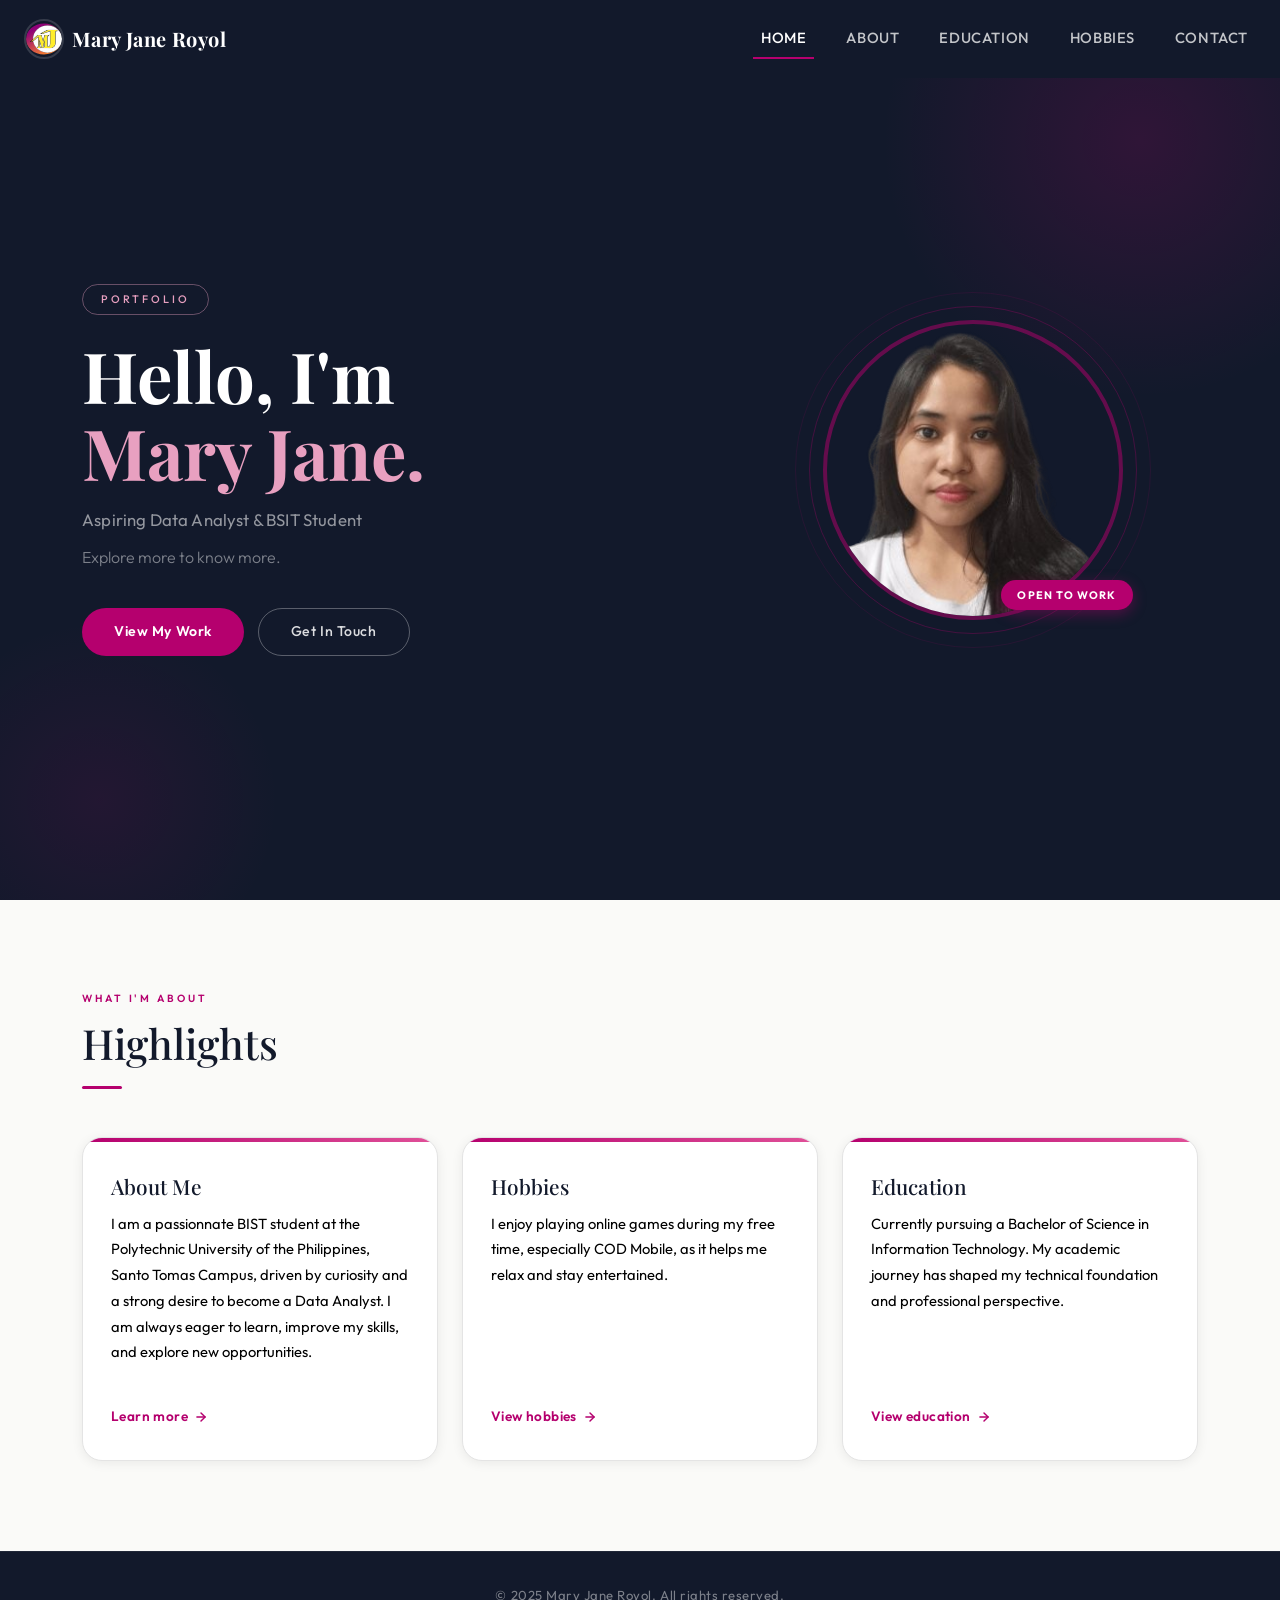
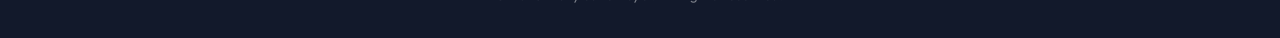
==== index.html @ 22fa4300 "Initial commit - HCI Portfolio" ====
<!doctype html>
<html lang="en">

<head>
  <meta charset="utf-8">
  <meta name="viewport" content="width=device-width, initial-scale=1">
  <title>Mary Jane Royol — Portfolio</title>
  <link rel="icon" href="assets/img/logo.svg">
  <link href="https://cdn.jsdelivr.net/npm/bootstrap@5.3.8/dist/css/bootstrap.min.css" rel="stylesheet"
    integrity="sha384-sRIl4kxILFvY47J16cr9ZwB07vP4J8+LH7qKQnuqkuIAvNWLzeN8tE5YBujZqJLB" crossorigin="anonymous">
  <link
    href="https://fonts.googleapis.com/css2?family=Playfair+Display:ital,wght@0,700;1,400&family=Outfit:wght@300;400;500;600;700&display=swap"
    rel="stylesheet">
  <link rel="stylesheet" href="assets/css/style.css">
</head>

<body>

  <nav class="navbar navbar-expand-lg fixed-top" id="mainNav">
    <div class="container-fluid px-4">
      <a class="navbar-brand d-flex align-items-center gap-2" href="index.html">
        <img src="assets/img/Logome.svg" width="40" height="40" alt="Logo" class="logo">
        <span class="portfolio-name">Mary Jane Royol</span>
      </a>
      <button class="navbar-toggler border-0" type="button" data-bs-toggle="collapse" data-bs-target="#navMenu"
        aria-controls="navMenu" aria-expanded="false" aria-label="Toggle navigation">
        <span class="navbar-toggler-icon"></span>
      </button>
      <div class="collapse navbar-collapse justify-content-end" id="navMenu">
        <ul class="navbar-nav gap-4">
          <li class="nav-item"><a class="nav-link active" href="index.html">Home</a></li>
          <li class="nav-item"><a class="nav-link" href="about.html">About</a></li>
          <li class="nav-item"><a class="nav-link" href="education.html">Education</a></li>
          <li class="nav-item"><a class="nav-link" href="hobby.html">Hobbies</a></li>
          <li class="nav-item"><a class="nav-link" href="contact.html">Contact</a></li>
        </ul>
      </div>
    </div>
  </nav>

  <section class="hero-section">
    <div class="container">
      <div class="row align-items-center gy-5">

        <div class="col-lg-7 text-center text-lg-start order-lg-1 order-2">
          <span class="hero-eyebrow">Portfolio</span>
          <h1 class="hero-name">Hello, I'm<br><span>Mary Jane.</span></h1>
          <p class="hero-role">Aspiring Data Analyst &amp; BSIT Student</p>
          <p class="hero-tagline">Explore more to know more.</p>
          <div class="hero-cta-group justify-content-center justify-content-lg-start">
            <a href="about.html" class="btn-primary-custom">View My Work</a>
            <a href="contact.html" class="btn-outline-custom">Get In Touch</a>
          </div>
        </div>

        <div class="col-lg-5 order-lg-2 order-1 hero-img-col">
          <div class="hero-img-frame">
            <img src="assets/img/profile.png" alt="Profile photo of Mary Jane Royol" class="hero-image">
            <span class="hero-badge">Open to Work</span>
          </div>
        </div>

      </div>
    </div>
    <div class="hero-scroll-hint">
    </div>
  </section>

  <section class="highlights-section">
    <div class="container">

      <div class="text-center text-lg-start">
        <p class="section-label">What I'm About</p>
        <h2 class="section-title">Highlights</h2>
        <div class="section-header-divider"></div>
      </div>

      <div class="row gy-4">

        <div class="col-lg-4 col-md-6">
          <div class="portfolio-card">
            <div class="card-accent-bar"></div>
            <div class="card-inner">

              <h3 class="card-title">About Me</h3>
              <p class="card-text">I am a passionnate BIST student at the Polytechnic University of the Philippines, Santo Tomas Campus, 
                driven by curiosity and a strong desire to become a Data Analyst. I am always eager to learn, improve my skills, 
                and explore new opportunities.</p>
              <a href="about.html" class="card-link">
                Learn more
                <svg viewBox="0 0 24 24">
                  <line x1="5" y1="12" x2="19" y2="12" />
                  <polyline points="12 5 19 12 12 19" />
                </svg>
              </a>
            </div>
          </div>
        </div>

        <div class="col-lg-4 col-md-6">
          <div class="portfolio-card">
            <div class="card-accent-bar"></div>
            <div class="card-inner">

              <h3 class="card-title">Hobbies</h3>
              <p class="card-text">I enjoy playing online games during my free time, especially COD Mobile, as it helps me relax and stay entertained.</p>
              <a href="hobby.html" class="card-link">
                View hobbies
                <svg viewBox="0 0 24 24">
                  <line x1="5" y1="12" x2="19" y2="12" />
                  <polyline points="12 5 19 12 12 19" />
                </svg>
              </a>
            </div>
          </div>
        </div>

        <div class="col-lg-4 col-md-6">
          <div class="portfolio-card">
            <div class="card-accent-bar"></div>
            <div class="card-inner">
              <h3 class="card-title">Education</h3>
              <p class="card-text">Currently pursuing a Bachelor of Science in Information Technology. My academic
                journey has shaped my technical foundation and professional perspective.</p>
              <a href="education.html" class="card-link">
                View education
                <svg viewBox="0 0 24 24">
                  <line x1="5" y1="12" x2="19" y2="12" />
                  <polyline points="12 5 19 12 12 19" />
                </svg>
              </a>
            </div>
          </div>
        </div>

      </div>
    </div>
  </section>

  <footer>
    <span></span>&copy; 2025 Mary Jane Royol. All rights reserved.</span>
  </footer>

  <script src="https://cdn.jsdelivr.net/npm/bootstrap@5.3.8/dist/js/bootstrap.bundle.min.js"
    integrity="sha384-FKyoEForCGlyvwx9Hj09JcYn3nv7wiPVlz7YYwJrWVcXK/BmnVDxM+D2scQbITxI"
    crossorigin="anonymous"></script>
  <script>
    var nav = document.getElementById('mainNav');
    window.addEventListener('scroll', function () {
      if (window.scrollY > 40) {
        nav.classList.add('scrolled');
      } else {
        nav.classList.remove('scrolled');
      }
    });
  </script>

</body>

</html>
---- assets/css/style.css ----
:root {
  --accent: #b5006e;
  --accent-light: #f5e6ef;
  --accent-mid: #e8a0c0;
  --navy: #12192b;
  --navy-soft: #1e2d47;
  --off-white: #fafaf8;
  --white: #ffffff;
  --text-body: #3a3a3a;
  --text-muted: #6b7280;
  --border: #e4e4e4;
  --card-bg: #ffffff;
  --shadow-sm: 0 2px 12px rgba(0,0,0,0.07);
  --shadow-md: 0 6px 28px rgba(0,0,0,0.11);
  --shadow-lg: 0 16px 48px rgba(0,0,0,0.14);
  --radius: 12px;
  --radius-lg: 20px;
}

*, *::before, *::after {
  box-sizing: border-box;
  margin: 0;
  padding: 0;
}

html {
  scroll-behavior: smooth;
}

body {
  font-family: 'Outfit', sans-serif;
  background-color: var(--off-white);
  color: var(--text-body);
  line-height: 1.7;
  -webkit-font-smoothing: antialiased;
}

#mainNav {
  background-color: var(--navy);
  padding: 14px 0;
  transition: box-shadow 0.3s;
}

#mainNav.scrolled {
  box-shadow: 0 2px 24px rgba(0,0,0,0.18);
}

.portfolio-name {
  font-family: 'Playfair Display', serif;
  font-size: 1.25rem;
  font-weight: 700;
  color: var(--white);
  letter-spacing: 0.02em;
  transition: color 0.2s;
}

.navbar-brand:hover .portfolio-name {
  color: var(--accent-mid);
}

.logo {
  border-radius: 50%;
  border: 2px solid rgba(255,255,255,0.15);
}

.navbar-nav .nav-link {
  font-size: 0.92rem;
  font-weight: 500;
  color: rgba(255,255,255,0.75);
  padding: 6px 2px;
  letter-spacing: 0.04em;
  text-transform: uppercase;
  border-bottom: 2px solid transparent;
  transition: color 0.2s, border-color 0.2s;
}

.navbar-nav .nav-link:hover,
.navbar-nav .nav-link.active {
  color: var(--white);
  border-bottom-color: var(--accent);
}

.navbar-toggler-icon {
  filter: invert(1);
}

.hero-section {
  background-color: var(--navy);
  min-height: 100vh;
  display: flex;
  align-items: center;
  padding: 100px 0 60px;
  position: relative;
  overflow: hidden;
}

.hero-section::before {
  content: '';
  position: absolute;
  top: -120px;
  right: -120px;
  width: 520px;
  height: 520px;
  background: radial-gradient(circle, rgba(181,0,110,0.18) 0%, transparent 70%);
  pointer-events: none;
}

.hero-section::after {
  content: '';
  position: absolute;
  bottom: -80px;
  left: -80px;
  width: 360px;
  height: 360px;
  background: radial-gradient(circle, rgba(181,0,110,0.10) 0%, transparent 70%);
  pointer-events: none;
}

.hero-eyebrow {
  display: inline-block;
  font-size: 0.68rem;
  letter-spacing: 0.28em;
  text-transform: uppercase;
  color: var(--accent-mid);
  border: 1px solid rgba(232,160,192,0.4);
  border-radius: 50px;
  padding: 5px 18px;
  margin-bottom: 22px;
  font-weight: 500;
}

.hero-name {
  font-family: 'Playfair Display', serif;
  font-size: clamp(2.8rem, 6.5vw, 4.4rem);
  font-weight: 700;
  color: var(--white);
  line-height: 1.1;
  margin-bottom: 14px;
}

.hero-name span {
  color: var(--accent-mid);
}

.hero-role {
  font-size: 1.05rem;
  font-weight: 400;
  color: rgba(255,255,255,0.55);
  margin-bottom: 10px;
  letter-spacing: 0.01em;
}

.hero-tagline {
  font-size: 1rem;
  font-weight: 300;
  color: rgba(255,255,255,0.45);
  margin-bottom: 36px;
  max-width: 440px;
}

.hero-cta-group {
  display: flex;
  gap: 14px;
  flex-wrap: wrap;
}

.hero-img-col {
  display: flex;
  justify-content: center;
  align-items: center;
}

.hero-img-frame {
  position: relative;
  display: inline-block;
}

.hero-img-frame::before {
  content: '';
  position: absolute;
  inset: -14px;
  border: 1.5px solid rgba(181,0,110,0.3);
  border-radius: 50%;
}

.hero-img-frame::after {
  content: '';
  position: absolute;
  inset: -28px;
  border: 1px solid rgba(181,0,110,0.12);
  border-radius: 50%;
}

.hero-image {
  width: 300px;
  height: 300px;
  object-fit: cover;
  border-radius: 50%;
  border: 4px solid rgba(181,0,110,0.5);
  display: block;
  position: relative;
  z-index: 1;
}

.hero-badge {
  position: absolute;
  bottom: 10px;
  right: -10px;
  background: var(--accent);
  color: var(--white);
  border-radius: 50px;
  padding: 6px 16px;
  font-size: 0.68rem;
  font-weight: 700;
  letter-spacing: 0.1em;
  text-transform: uppercase;
  z-index: 2;
  box-shadow: 0 4px 14px rgba(181,0,110,0.4);
}

.hero-scroll-hint {
  position: absolute;
  bottom: 32px;
  left: 50%;
  transform: translateX(-50%);
  display: flex;
  flex-direction: column;
  align-items: center;
  gap: 6px;
  color: rgba(255,255,255,0.3);
  font-size: 0.65rem;
  letter-spacing: 0.2em;
  text-transform: uppercase;
}

.scroll-line {
  width: 1px;
  height: 40px;
  background: linear-gradient(to bottom, rgba(255,255,255,0.3), transparent);
  animation: scrollPulse 1.8s ease-in-out infinite;
}

@keyframes scrollPulse {
  0%, 100% { opacity: 0.3; transform: scaleY(1); }
  50% { opacity: 0.7; transform: scaleY(1.15); }
}

.inner-page-hero {
  background-color: var(--navy);
  padding: 120px 0 60px;
  position: relative;
  overflow: hidden;
}

.inner-page-hero::before {
  content: '';
  position: absolute;
  top: -60px;
  right: -60px;
  width: 300px;
  height: 300px;
  background: radial-gradient(circle, rgba(181,0,110,0.15) 0%, transparent 70%);
  pointer-events: none;
}

.page-hero-label {
  display: inline-block;
  font-size: 0.65rem;
  letter-spacing: 0.28em;
  text-transform: uppercase;
  color: var(--accent-mid);
  margin-bottom: 12px;
  font-weight: 500;
}

.page-hero-title {
  font-family: 'Playfair Display', serif;
  font-size: clamp(2.2rem, 5vw, 3.4rem);
  font-weight: 700;
  color: var(--white);
  line-height: 1.15;
  margin-bottom: 16px;
}

.page-hero-sub {
  font-size: 1rem;
  color: rgba(255,255,255,0.5);
  max-width: 560px;
  font-weight: 300;
}

.page-divider {
  width: 48px;
  height: 3px;
  background: var(--accent);
  border-radius: 4px;
  margin: 20px 0;
}

.highlights-section {
  padding: 90px 0;
}

.section-label {
  font-size: 0.65rem;
  letter-spacing: 0.28em;
  text-transform: uppercase;
  color: var(--accent);
  font-weight: 600;
  margin-bottom: 10px;
}

.section-title {
  font-family: 'Playfair Display', serif;
  font-size: clamp(1.8rem, 4vw, 2.6rem);
  color: var(--navy);
  margin-bottom: 0;
  line-height: 1.2;
}

.section-header-divider {
  width: 40px;
  height: 3px;
  background: var(--accent);
  border-radius: 4px;
  margin: 18px 0 48px;
}

.portfolio-card {
  background: var(--card-bg);
  border-radius: var(--radius-lg);
  overflow: hidden;
  box-shadow: var(--shadow-sm);
  border: 1px solid var(--border);
  transition: transform 0.28s ease, box-shadow 0.28s ease;
  height: 100%;
  display: flex;
  flex-direction: column;
}

.portfolio-card:hover {
  transform: translateY(-8px);
  box-shadow: var(--shadow-lg);
}

.card-accent-bar {
  height: 4px;
  background: linear-gradient(90deg, var(--accent), #e05098);
}

.card-inner {
  padding: 32px 28px;
  flex: 1;
  display: flex;
  flex-direction: column;
}

.card-icon {
  width: 44px;
  height: 44px;
  background: var(--accent-light);
  border-radius: 10px;
  display: flex;
  align-items: center;
  justify-content: center;
  margin-bottom: 20px;
}

.card-icon svg {
  width: 22px;
  height: 22px;
  stroke: var(--accent);
  fill: none;
  stroke-width: 1.8;
  stroke-linecap: round;
  stroke-linejoin: round;
}

.card-title {
  font-family: 'Playfair Display', serif;
  font-size: 1.3rem;
  color: var(--navy);
  margin-bottom: 12px;
}

.card-text {
  font-size: 0.92rem;
  color: black;
  line-height: 1.75;
  flex: 1;
}

.card-link {
  display: inline-flex;
  align-items: center;
  gap: 6px;
  color: var(--accent);
  font-size: 0.85rem;
  font-weight: 600;
  letter-spacing: 0.03em;
  text-decoration: none;
  margin-top: 24px;
  transition: gap 0.2s;
}

.card-link:hover {
  gap: 10px;
  color: var(--accent);
}

.card-link svg {
  width: 14px;
  height: 14px;
  stroke: currentColor;
  fill: none;
  stroke-width: 2.5;
  stroke-linecap: round;
  stroke-linejoin: round;
}

.btn-primary-custom {
  background-color: var(--accent);
  color: var(--white);
  border: none;
  border-radius: 50px;
  padding: 12px 32px;
  font-weight: 600;
  font-size: 0.88rem;
  letter-spacing: 0.04em;
  text-decoration: none;
  display: inline-block;
  transition: background-color 0.2s, transform 0.15s, box-shadow 0.2s;
  font-family: 'Outfit', sans-serif;
}

.btn-primary-custom:hover {
  background-color: #8f0057;
  color: var(--white);
  transform: translateY(-1px);
  box-shadow: 0 6px 20px rgba(181,0,110,0.35);
}

.btn-outline-custom {
  background: transparent;
  color: rgba(255,255,255,0.85);
  border: 1.5px solid rgba(255,255,255,0.3);
  border-radius: 50px;
  padding: 11px 32px;
  font-weight: 500;
  font-size: 0.88rem;
  letter-spacing: 0.04em;
  text-decoration: none;
  display: inline-block;
  transition: border-color 0.2s, color 0.2s, background 0.2s;
  font-family: 'Outfit', sans-serif;
}

.btn-outline-custom:hover {
  border-color: var(--accent-mid);
  color: var(--white);
  background: rgba(181,0,110,0.12);
}

.btn-accent-outline {
  background: transparent;
  color: var(--accent);
  border: 1.5px solid var(--accent);
  border-radius: 50px;
  padding: 10px 28px;
  font-weight: 600;
  font-size: 0.85rem;
  letter-spacing: 0.04em;
  text-decoration: none;
  display: inline-block;
  transition: background 0.2s, color 0.2s;
  font-family: 'Outfit', sans-serif;
}

.btn-accent-outline:hover {
  background: var(--accent);
  color: var(--white);
}

.content-section {
  padding: 80px 0;
}

.about-img {
  width: 100%;
  max-width: 320px;
  aspect-ratio: 1;
  object-fit: cover;
  border-radius: var(--radius-lg);
  display: block;
  margin: 0 auto;
  box-shadow: var(--shadow-md);
}

.about-img-wrap {
  position: relative;
  display: inline-block;
}

.about-img-wrap::after {
  content: '';
  position: absolute;
  inset: 12px -12px -12px 12px;
  border: 2px solid var(--accent-light);
  border-radius: var(--radius-lg);
  z-index: -1;
}

.info-row {
  display: flex;
  gap: 12px;
  margin-bottom: 16px;
  align-items: flex-start;
}

.info-row-label {
  font-size: 0.72rem;
  font-weight: 700;
  letter-spacing: 0.1em;
  text-transform: uppercase;
  color: var(--text-muted);
  margin-bottom: 2px;
}

.info-row-value {
  font-size: 0.95rem;
  color: var(--text-body);
}

.timeline-item {
  position: relative;
  padding-left: 28px;
  padding-bottom: 36px;
}

.timeline-item::before {
  content: '';
  position: absolute;
  left: 7px;
  top: 10px;
  bottom: 0;
  width: 1px;
  background: var(--border);
}

.timeline-item:last-child::before {
  display: none;
}

.timeline-dot {
  position: absolute;
  left: 0;
  top: 8px;
  width: 16px;
  height: 16px;
  border-radius: 50%;
  background: var(--accent);
  border: 3px solid var(--off-white);
  box-shadow: 0 0 0 2px var(--accent);
}

.timeline-period {
  font-size: 0.72rem;
  font-weight: 700;
  letter-spacing: 0.1em;
  text-transform: uppercase;
  color: var(--accent);
  margin-bottom: 4px;
}

.timeline-title {
  font-family: 'Playfair Display', serif;
  font-size: 1.1rem;
  color: var(--navy);
  margin-bottom: 4px;
}

.timeline-sub {
  font-size: 0.88rem;
  color: var(--text-muted);
  margin-bottom: 8px;
}

.timeline-desc {
  font-size: 0.88rem;
  color: var(--text-body);
  line-height: 1.7;
}

.hobby-card {
  background: var(--card-bg);
  border-radius: var(--radius);
  border: 1px solid var(--border);
  padding: 32px 24px;
  text-align: center;
  box-shadow: var(--shadow-sm);
  transition: transform 0.25s, box-shadow 0.25s;
  height: 100%;
}

.hobby-card:hover {
  transform: translateY(-6px);
  box-shadow: var(--shadow-md);
}

.hobby-icon {
  width: 56px;
  height: 56px;
  background: var(--accent-light);
  border-radius: 16px;
  display: flex;
  align-items: center;
  justify-content: center;
  margin: 0 auto 18px;
}

.hobby-icon svg {
  width: 26px;
  height: 26px;
  stroke: var(--accent);
  fill: none;
  stroke-width: 1.8;
  stroke-linecap: round;
  stroke-linejoin: round;
}

.hobby-title {
  font-family: 'Playfair Display', serif;
  font-size: 1.15rem;
  color: var(--navy);
  margin-bottom: 10px;
}

.hobby-desc {
  font-size: 0.88rem;
  color: var(--text-muted);
  line-height: 1.75;
}

.contact-section {
  padding: 80px 0;
}

.contact-detail-card {
  background: var(--card-bg);
  border-radius: var(--radius-lg);
  border: 1px solid var(--border);
  padding: 32px 24px;
  text-align: center;
  box-shadow: var(--shadow-sm);
  transition: transform 0.25s, box-shadow 0.25s;
  height: 100%;
}

.contact-detail-card:hover {
  transform: translateY(-6px);
  box-shadow: var(--shadow-md);
}

.contact-icon-wrap {
  width: 60px;
  height: 60px;
  background: var(--accent-light);
  border-radius: 50%;
  display: flex;
  align-items: center;
  justify-content: center;
  margin: 0 auto 16px;
}

.contact-detail-label {
  font-size: 0.7rem;
  font-weight: 700;
  letter-spacing: 0.16em;
  text-transform: uppercase;
  color: var(--text-muted);
  margin-bottom: 6px;
}

.contact-detail-value {
  font-size: 0.92rem;
  color: var(--text-body);
  line-height: 1.5;
  word-break: break-word;
}

a .contact-detail-card .contact-detail-value {
  color: var(--accent);
}

footer {
  background-color: var(--navy);
  color: rgba(255,255,255,0.45);
  text-align: center;
  padding: 32px 24px;
  font-size: 0.82rem;
  letter-spacing: 0.04em;
  border-top: 1px solid rgba(255,255,255,0.06);
}

footer span {
  color: white;
}

@media (max-width: 767px) {
  .hero-section {
    padding: 100px 0 60px;
    min-height: auto;
  }

  .hero-section::before,
  .hero-section::after {
    display: none;
  }

  .hero-name {
    font-size: 2.4rem;
  }

  .hero-img-frame::before,
  .hero-img-frame::after {
    display: none;
  }

  .hero-image {
    width: 220px;
    height: 220px;
  }

  .hero-cta-group {
    justify-content: center;
  }

  .hero-tagline {
    margin-left: auto;
    margin-right: auto;
    text-align: center;
  }

  .about-img-wrap::after {
    display: none;
  }
}
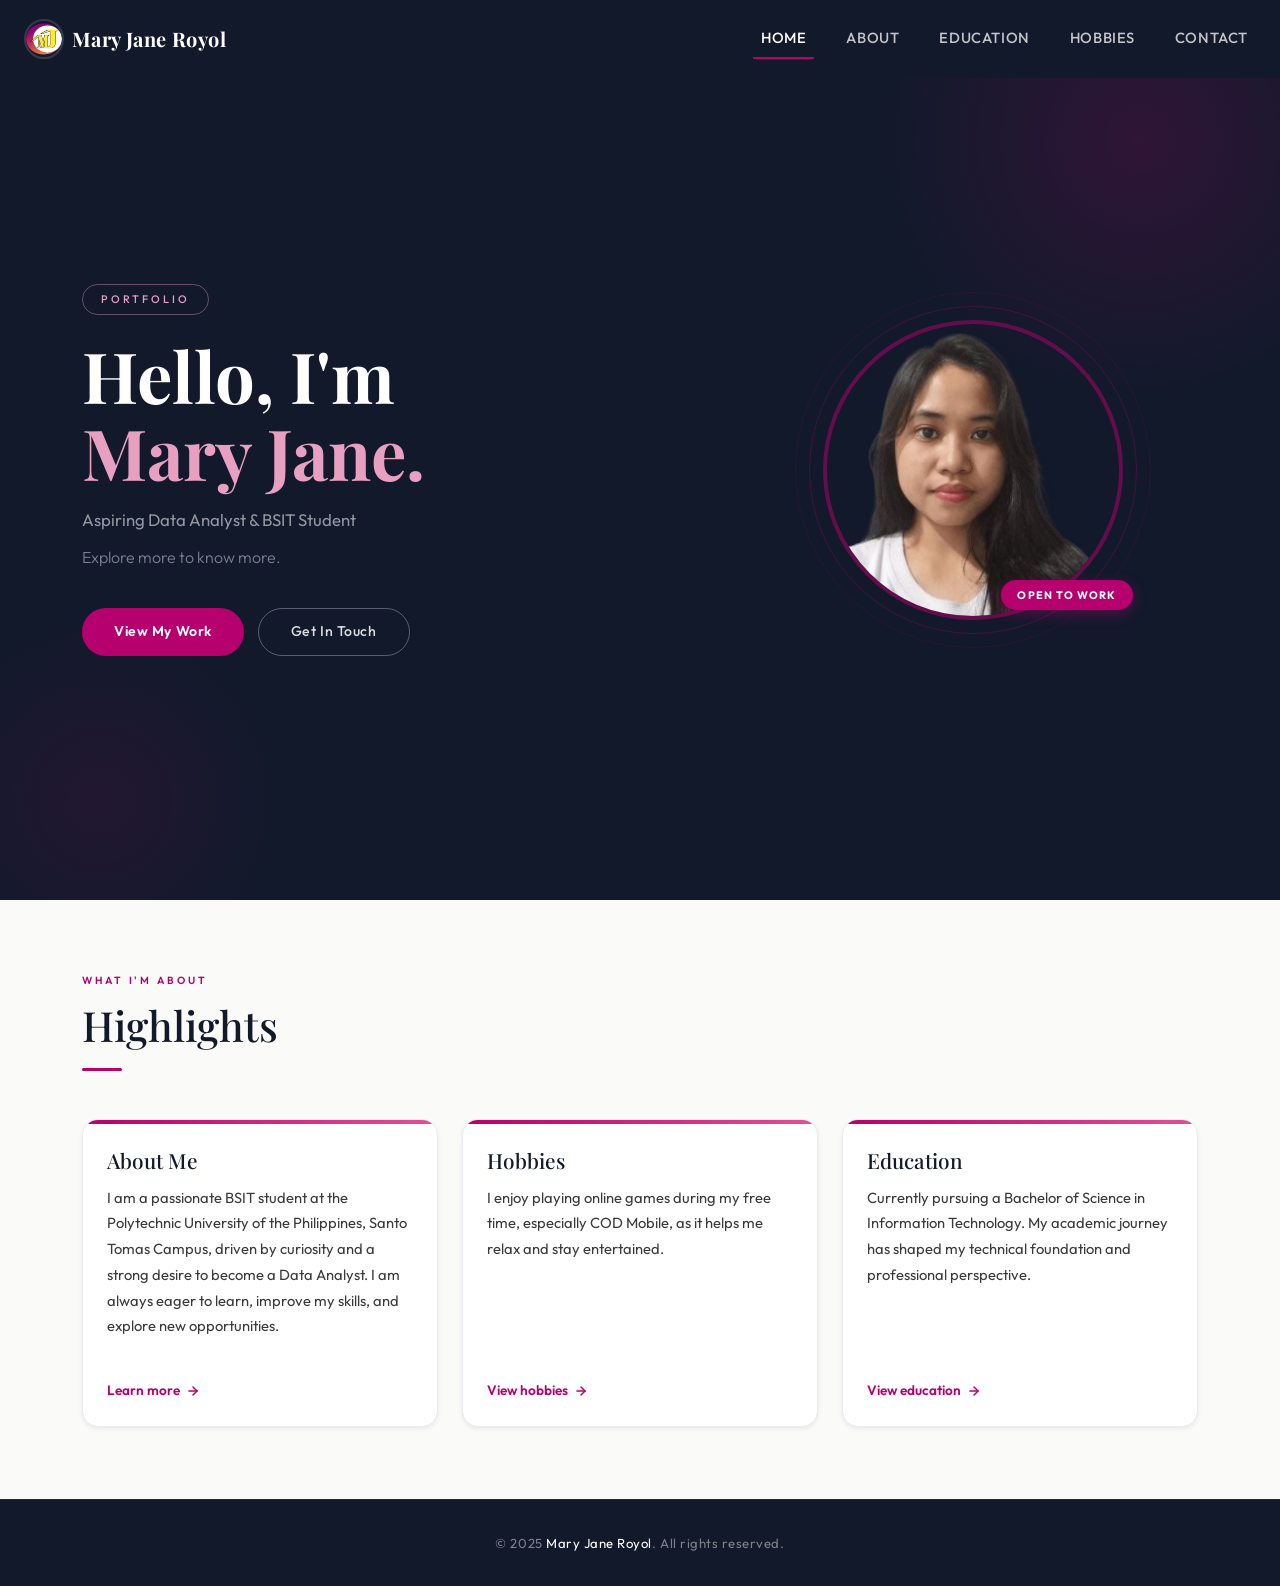
==== commit 12a7a577: "New Update" ====
--- a/index.html
+++ b/index.html
@@ -1,19 +1,16 @@
 <!doctype html>
 <html lang="en">
-
 <head>
   <meta charset="utf-8">
   <meta name="viewport" content="width=device-width, initial-scale=1">
   <title>Mary Jane Royol — Portfolio</title>
-  <link rel="icon" href="assets/img/logo.svg">
+  <link rel="icon" href="assets/img/Logome.svg">
   <link href="https://cdn.jsdelivr.net/npm/bootstrap@5.3.8/dist/css/bootstrap.min.css" rel="stylesheet"
     integrity="sha384-sRIl4kxILFvY47J16cr9ZwB07vP4J8+LH7qKQnuqkuIAvNWLzeN8tE5YBujZqJLB" crossorigin="anonymous">
-  <link
-    href="https://fonts.googleapis.com/css2?family=Playfair+Display:ital,wght@0,700;1,400&family=Outfit:wght@300;400;500;600;700&display=swap"
+  <link href="https://fonts.googleapis.com/css2?family=Playfair+Display:ital,wght@0,700;1,400&family=Outfit:wght@300;400;500;600;700&display=swap"
     rel="stylesheet">
   <link rel="stylesheet" href="assets/css/style.css">
 </head>
-
 <body>
 
   <nav class="navbar navbar-expand-lg fixed-top" id="mainNav">
@@ -62,72 +59,54 @@
 
       </div>
     </div>
-    <div class="hero-scroll-hint">
-    </div>
   </section>
 
-  <section class="highlights-section">
-    <div class="container">
+  <section class="py-5">
+    <div class="container py-4">
 
-      <div class="text-center text-lg-start">
-        <p class="section-label">What I'm About</p>
-        <h2 class="section-title">Highlights</h2>
-        <div class="section-header-divider"></div>
-      </div>
+      <p class="section-label">What I'm About</p>
+      <h2 class="section-title">Highlights</h2>
+      <div class="section-header-divider"></div>
 
-      <div class="row gy-4">
+      <div class="row g-4">
 
         <div class="col-lg-4 col-md-6">
-          <div class="portfolio-card">
+          <div class="bg-white rounded-4 border border-light-subtle shadow-sm h-100 overflow-hidden d-flex flex-column">
             <div class="card-accent-bar"></div>
-            <div class="card-inner">
-
+            <div class="p-4 d-flex flex-column flex-grow-1">
               <h3 class="card-title">About Me</h3>
-              <p class="card-text">I am a passionnate BIST student at the Polytechnic University of the Philippines, Santo Tomas Campus, 
-                driven by curiosity and a strong desire to become a Data Analyst. I am always eager to learn, improve my skills, 
-                and explore new opportunities.</p>
+              <p class="card-text flex-grow-1">I am a passionate BSIT student at the Polytechnic University of the Philippines, Santo Tomas Campus, driven by curiosity and a strong desire to become a Data Analyst. I am always eager to learn, improve my skills, and explore new opportunities.</p>
               <a href="about.html" class="card-link">
                 Learn more
-                <svg viewBox="0 0 24 24">
-                  <line x1="5" y1="12" x2="19" y2="12" />
-                  <polyline points="12 5 19 12 12 19" />
-                </svg>
+                <svg viewBox="0 0 24 24"><line x1="5" y1="12" x2="19" y2="12"/><polyline points="12 5 19 12 12 19"/></svg>
               </a>
             </div>
           </div>
         </div>
 
         <div class="col-lg-4 col-md-6">
-          <div class="portfolio-card">
+          <div class="bg-white rounded-4 border border-light-subtle shadow-sm h-100 overflow-hidden d-flex flex-column">
             <div class="card-accent-bar"></div>
-            <div class="card-inner">
-
+            <div class="p-4 d-flex flex-column flex-grow-1">
               <h3 class="card-title">Hobbies</h3>
-              <p class="card-text">I enjoy playing online games during my free time, especially COD Mobile, as it helps me relax and stay entertained.</p>
+              <p class="card-text flex-grow-1">I enjoy playing online games during my free time, especially COD Mobile, as it helps me relax and stay entertained.</p>
               <a href="hobby.html" class="card-link">
                 View hobbies
-                <svg viewBox="0 0 24 24">
-                  <line x1="5" y1="12" x2="19" y2="12" />
-                  <polyline points="12 5 19 12 12 19" />
-                </svg>
+                <svg viewBox="0 0 24 24"><line x1="5" y1="12" x2="19" y2="12"/><polyline points="12 5 19 12 12 19"/></svg>
               </a>
             </div>
           </div>
         </div>
 
         <div class="col-lg-4 col-md-6">
-          <div class="portfolio-card">
+          <div class="bg-white rounded-4 border border-light-subtle shadow-sm h-100 overflow-hidden d-flex flex-column">
             <div class="card-accent-bar"></div>
-            <div class="card-inner">
+            <div class="p-4 d-flex flex-column flex-grow-1">
               <h3 class="card-title">Education</h3>
-              <p class="card-text">Currently pursuing a Bachelor of Science in Information Technology. My academic
-                journey has shaped my technical foundation and professional perspective.</p>
+              <p class="card-text flex-grow-1">Currently pursuing a Bachelor of Science in Information Technology. My academic journey has shaped my technical foundation and professional perspective.</p>
               <a href="education.html" class="card-link">
                 View education
-                <svg viewBox="0 0 24 24">
-                  <line x1="5" y1="12" x2="19" y2="12" />
-                  <polyline points="12 5 19 12 12 19" />
-                </svg>
+                <svg viewBox="0 0 24 24"><line x1="5" y1="12" x2="19" y2="12"/><polyline points="12 5 19 12 12 19"/></svg>
               </a>
             </div>
           </div>
@@ -138,7 +117,7 @@
   </section>
 
   <footer>
-    <span></span>&copy; 2025 Mary Jane Royol. All rights reserved.</span>
+    &copy; 2025 <span>Mary Jane Royol</span>. All rights reserved.
   </footer>
 
   <script src="https://cdn.jsdelivr.net/npm/bootstrap@5.3.8/dist/js/bootstrap.bundle.min.js"
@@ -146,7 +125,7 @@
     crossorigin="anonymous"></script>
   <script>
     var nav = document.getElementById('mainNav');
-    window.addEventListener('scroll', function () {
+    window.addEventListener('scroll', function() {
       if (window.scrollY > 40) {
         nav.classList.add('scrolled');
       } else {
@@ -156,5 +135,4 @@
   </script>
 
 </body>
-
 </html>
--- a/assets/css/style.css
+++ b/assets/css/style.css
@@ -3,24 +3,10 @@
   --accent-light: #f5e6ef;
   --accent-mid: #e8a0c0;
   --navy: #12192b;
-  --navy-soft: #1e2d47;
   --off-white: #fafaf8;
   --white: #ffffff;
   --text-body: #3a3a3a;
   --text-muted: #6b7280;
-  --border: #e4e4e4;
-  --card-bg: #ffffff;
-  --shadow-sm: 0 2px 12px rgba(0,0,0,0.07);
-  --shadow-md: 0 6px 28px rgba(0,0,0,0.11);
-  --shadow-lg: 0 16px 48px rgba(0,0,0,0.14);
-  --radius: 12px;
-  --radius-lg: 20px;
-}
-
-*, *::before, *::after {
-  box-sizing: border-box;
-  margin: 0;
-  padding: 0;
 }
 
 html {
@@ -103,6 +89,7 @@
   height: 520px;
   background: radial-gradient(circle, rgba(181,0,110,0.18) 0%, transparent 70%);
   pointer-events: none;
+  border-radius: 50%;
 }
 
 .hero-section::after {
@@ -114,6 +101,7 @@
   height: 360px;
   background: radial-gradient(circle, rgba(181,0,110,0.10) 0%, transparent 70%);
   pointer-events: none;
+  border-radius: 50%;
 }
 
 .hero-eyebrow {
@@ -144,14 +132,11 @@
 
 .hero-role {
   font-size: 1.05rem;
-  font-weight: 400;
   color: rgba(255,255,255,0.55);
   margin-bottom: 10px;
-  letter-spacing: 0.01em;
 }
 
 .hero-tagline {
-  font-size: 1rem;
   font-weight: 300;
   color: rgba(255,255,255,0.45);
   margin-bottom: 36px;
@@ -216,33 +201,6 @@
   text-transform: uppercase;
   z-index: 2;
   box-shadow: 0 4px 14px rgba(181,0,110,0.4);
-}
-
-.hero-scroll-hint {
-  position: absolute;
-  bottom: 32px;
-  left: 50%;
-  transform: translateX(-50%);
-  display: flex;
-  flex-direction: column;
-  align-items: center;
-  gap: 6px;
-  color: rgba(255,255,255,0.3);
-  font-size: 0.65rem;
-  letter-spacing: 0.2em;
-  text-transform: uppercase;
-}
-
-.scroll-line {
-  width: 1px;
-  height: 40px;
-  background: linear-gradient(to bottom, rgba(255,255,255,0.3), transparent);
-  animation: scrollPulse 1.8s ease-in-out infinite;
-}
-
-@keyframes scrollPulse {
-  0%, 100% { opacity: 0.3; transform: scaleY(1); }
-  50% { opacity: 0.7; transform: scaleY(1.15); }
 }
 
 .inner-page-hero {
@@ -261,10 +219,10 @@
   height: 300px;
   background: radial-gradient(circle, rgba(181,0,110,0.15) 0%, transparent 70%);
   pointer-events: none;
+  border-radius: 50%;
 }
 
 .page-hero-label {
-  display: inline-block;
   font-size: 0.65rem;
   letter-spacing: 0.28em;
   text-transform: uppercase;
@@ -283,7 +241,6 @@
 }
 
 .page-hero-sub {
-  font-size: 1rem;
   color: rgba(255,255,255,0.5);
   max-width: 560px;
   font-weight: 300;
@@ -297,10 +254,6 @@
   margin: 20px 0;
 }
 
-.highlights-section {
-  padding: 90px 0;
-}
-
 .section-label {
   font-size: 0.65rem;
   letter-spacing: 0.28em;
@@ -314,7 +267,6 @@
   font-family: 'Playfair Display', serif;
   font-size: clamp(1.8rem, 4vw, 2.6rem);
   color: var(--navy);
-  margin-bottom: 0;
   line-height: 1.2;
 }
 
@@ -326,56 +278,11 @@
   margin: 18px 0 48px;
 }
 
-.portfolio-card {
-  background: var(--card-bg);
-  border-radius: var(--radius-lg);
-  overflow: hidden;
-  box-shadow: var(--shadow-sm);
-  border: 1px solid var(--border);
-  transition: transform 0.28s ease, box-shadow 0.28s ease;
-  height: 100%;
-  display: flex;
-  flex-direction: column;
-}
-
-.portfolio-card:hover {
-  transform: translateY(-8px);
-  box-shadow: var(--shadow-lg);
-}
-
 .card-accent-bar {
   height: 4px;
   background: linear-gradient(90deg, var(--accent), #e05098);
 }
 
-.card-inner {
-  padding: 32px 28px;
-  flex: 1;
-  display: flex;
-  flex-direction: column;
-}
-
-.card-icon {
-  width: 44px;
-  height: 44px;
-  background: var(--accent-light);
-  border-radius: 10px;
-  display: flex;
-  align-items: center;
-  justify-content: center;
-  margin-bottom: 20px;
-}
-
-.card-icon svg {
-  width: 22px;
-  height: 22px;
-  stroke: var(--accent);
-  fill: none;
-  stroke-width: 1.8;
-  stroke-linecap: round;
-  stroke-linejoin: round;
-}
-
 .card-title {
   font-family: 'Playfair Display', serif;
   font-size: 1.3rem;
@@ -385,9 +292,8 @@
 
 .card-text {
   font-size: 0.92rem;
-  color: black;
+  color: var(--text-body);
   line-height: 1.75;
-  flex: 1;
 }
 
 .card-link {
@@ -397,7 +303,6 @@
   color: var(--accent);
   font-size: 0.85rem;
   font-weight: 600;
-  letter-spacing: 0.03em;
   text-decoration: none;
   margin-top: 24px;
   transition: gap 0.2s;
@@ -429,8 +334,8 @@
   letter-spacing: 0.04em;
   text-decoration: none;
   display: inline-block;
+  font-family: 'Outfit', sans-serif;
   transition: background-color 0.2s, transform 0.15s, box-shadow 0.2s;
-  font-family: 'Outfit', sans-serif;
 }
 
 .btn-primary-custom:hover {
@@ -451,8 +356,8 @@
   letter-spacing: 0.04em;
   text-decoration: none;
   display: inline-block;
+  font-family: 'Outfit', sans-serif;
   transition: border-color 0.2s, color 0.2s, background 0.2s;
-  font-family: 'Outfit', sans-serif;
 }
 
 .btn-outline-custom:hover {
@@ -472,17 +377,13 @@
   letter-spacing: 0.04em;
   text-decoration: none;
   display: inline-block;
+  font-family: 'Outfit', sans-serif;
   transition: background 0.2s, color 0.2s;
-  font-family: 'Outfit', sans-serif;
 }
 
 .btn-accent-outline:hover {
   background: var(--accent);
   color: var(--white);
-}
-
-.content-section {
-  padding: 80px 0;
 }
 
 .about-img {
@@ -490,10 +391,9 @@
   max-width: 320px;
   aspect-ratio: 1;
   object-fit: cover;
-  border-radius: var(--radius-lg);
+  border-radius: 20px;
   display: block;
   margin: 0 auto;
-  box-shadow: var(--shadow-md);
 }
 
 .about-img-wrap {
@@ -506,7 +406,7 @@
   position: absolute;
   inset: 12px -12px -12px 12px;
   border: 2px solid var(--accent-light);
-  border-radius: var(--radius-lg);
+  border-radius: 20px;
   z-index: -1;
 }
 
@@ -517,6 +417,27 @@
   align-items: flex-start;
 }
 
+.info-row-icon {
+  width: 32px;
+  height: 32px;
+  border-radius: 8px;
+  background: var(--accent-light);
+  display: flex;
+  align-items: center;
+  justify-content: center;
+  flex-shrink: 0;
+}
+
+.info-row-icon svg {
+  width: 16px;
+  height: 16px;
+  stroke: var(--accent);
+  fill: none;
+  stroke-width: 2;
+  stroke-linecap: round;
+  stroke-linejoin: round;
+}
+
 .info-row-label {
   font-size: 0.72rem;
   font-weight: 700;
@@ -544,7 +465,7 @@
   top: 10px;
   bottom: 0;
   width: 1px;
-  background: var(--border);
+  background: #dee2e6;
 }
 
 .timeline-item:last-child::before {
@@ -591,43 +512,6 @@
   line-height: 1.7;
 }
 
-.hobby-card {
-  background: var(--card-bg);
-  border-radius: var(--radius);
-  border: 1px solid var(--border);
-  padding: 32px 24px;
-  text-align: center;
-  box-shadow: var(--shadow-sm);
-  transition: transform 0.25s, box-shadow 0.25s;
-  height: 100%;
-}
-
-.hobby-card:hover {
-  transform: translateY(-6px);
-  box-shadow: var(--shadow-md);
-}
-
-.hobby-icon {
-  width: 56px;
-  height: 56px;
-  background: var(--accent-light);
-  border-radius: 16px;
-  display: flex;
-  align-items: center;
-  justify-content: center;
-  margin: 0 auto 18px;
-}
-
-.hobby-icon svg {
-  width: 26px;
-  height: 26px;
-  stroke: var(--accent);
-  fill: none;
-  stroke-width: 1.8;
-  stroke-linecap: round;
-  stroke-linejoin: round;
-}
-
 .hobby-title {
   font-family: 'Playfair Display', serif;
   font-size: 1.15rem;
@@ -641,35 +525,13 @@
   line-height: 1.75;
 }
 
-.contact-section {
-  padding: 80px 0;
-}
-
 .contact-detail-card {
-  background: var(--card-bg);
-  border-radius: var(--radius-lg);
-  border: 1px solid var(--border);
-  padding: 32px 24px;
-  text-align: center;
-  box-shadow: var(--shadow-sm);
   transition: transform 0.25s, box-shadow 0.25s;
-  height: 100%;
 }
 
 .contact-detail-card:hover {
   transform: translateY(-6px);
-  box-shadow: var(--shadow-md);
-}
-
-.contact-icon-wrap {
-  width: 60px;
-  height: 60px;
-  background: var(--accent-light);
-  border-radius: 50%;
-  display: flex;
-  align-items: center;
-  justify-content: center;
-  margin: 0 auto 16px;
+  box-shadow: 0 6px 28px rgba(0,0,0,0.11) !important;
 }
 
 .contact-detail-label {
@@ -688,7 +550,7 @@
   word-break: break-word;
 }
 
-a .contact-detail-card .contact-detail-value {
+a .contact-detail-value {
   color: var(--accent);
 }
 
@@ -703,7 +565,7 @@
 }
 
 footer span {
-  color: white;
+  color: var(--white);
 }
 
 @media (max-width: 767px) {
@@ -713,27 +575,16 @@
   }
 
   .hero-section::before,
-  .hero-section::after {
-    display: none;
-  }
-
-  .hero-name {
-    font-size: 2.4rem;
-  }
+  .hero-section::after { display: none; }
+
+  .hero-name { font-size: 2.4rem; }
 
   .hero-img-frame::before,
-  .hero-img-frame::after {
-    display: none;
-  }
-
-  .hero-image {
-    width: 220px;
-    height: 220px;
-  }
-
-  .hero-cta-group {
-    justify-content: center;
-  }
+  .hero-img-frame::after { display: none; }
+
+  .hero-image { width: 220px; height: 220px; }
+
+  .hero-cta-group { justify-content: center; }
 
   .hero-tagline {
     margin-left: auto;
@@ -741,7 +592,5 @@
     text-align: center;
   }
 
-  .about-img-wrap::after {
-    display: none;
-  }
+  .about-img-wrap::after { display: none; }
 }
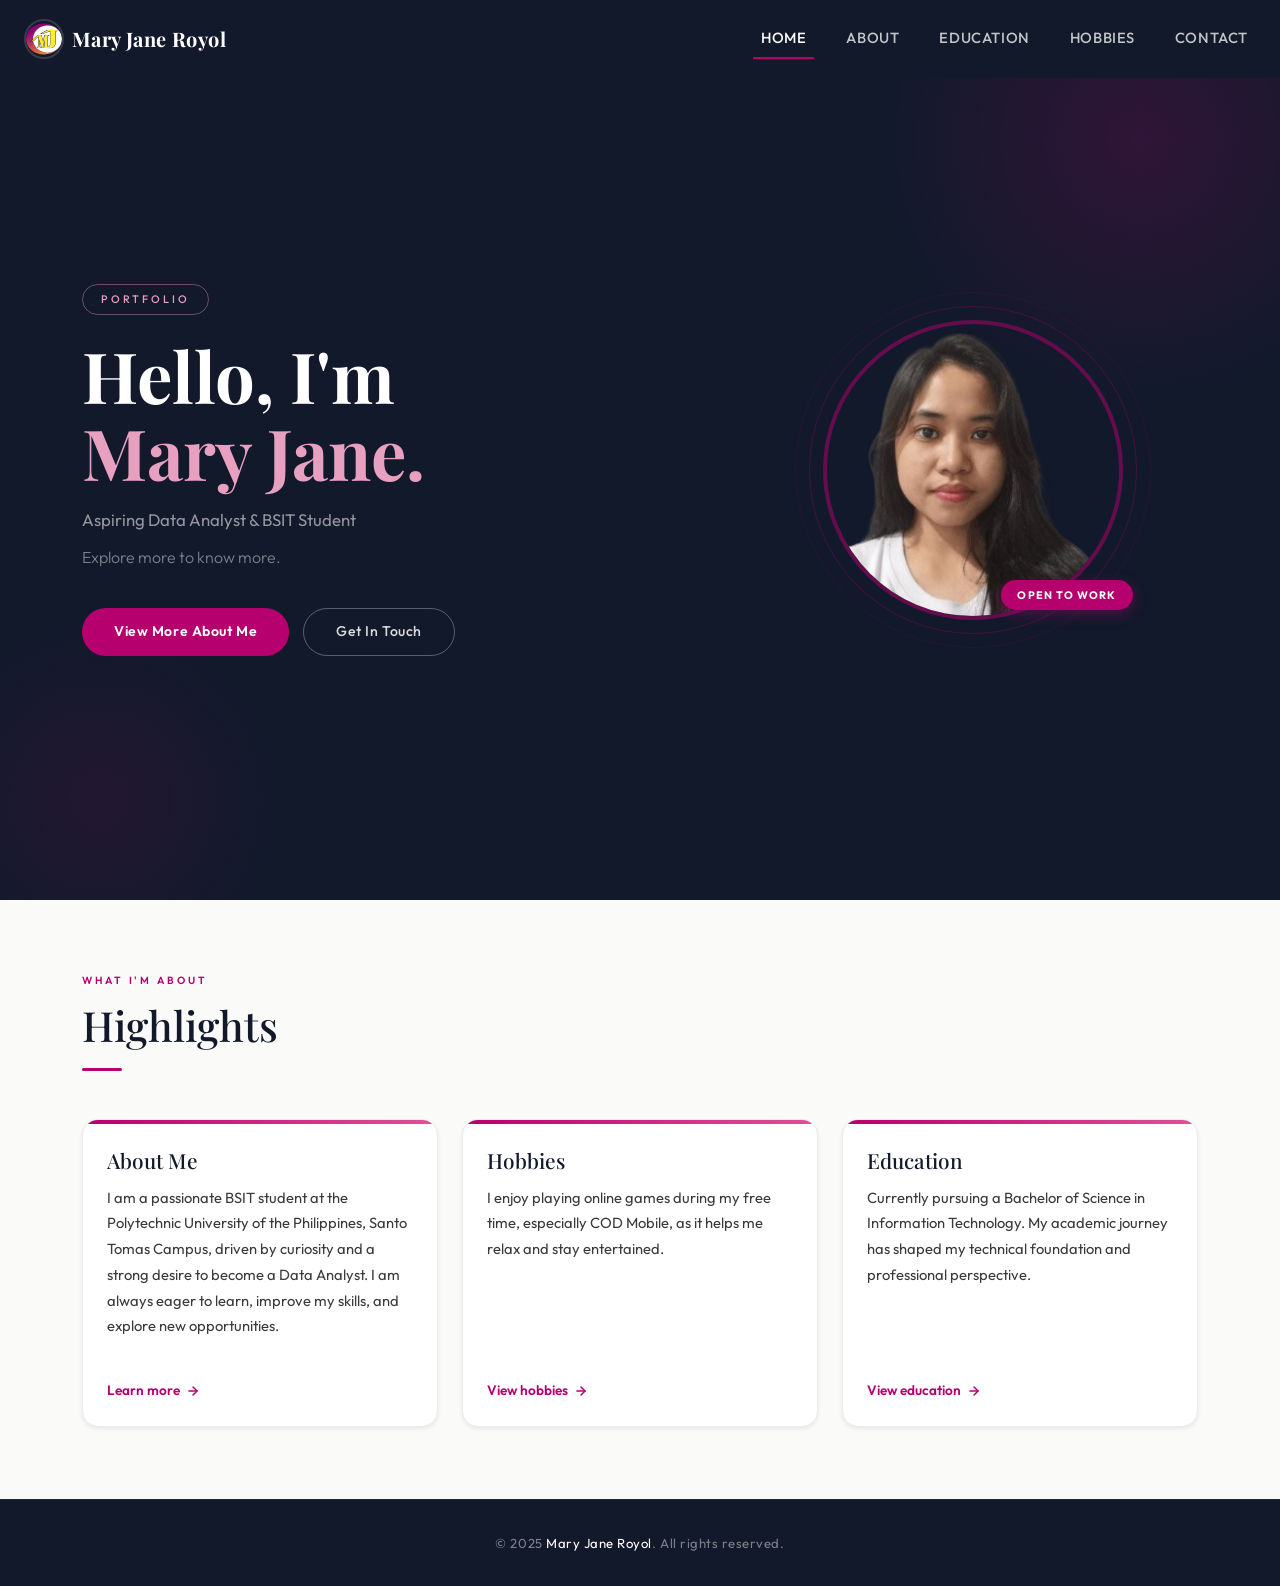
==== commit d2627883: "New changes" ====
--- a/index.html
+++ b/index.html
@@ -45,7 +45,7 @@
           <p class="hero-role">Aspiring Data Analyst &amp; BSIT Student</p>
           <p class="hero-tagline">Explore more to know more.</p>
           <div class="hero-cta-group justify-content-center justify-content-lg-start">
-            <a href="about.html" class="btn-primary-custom">View My Work</a>
+            <a href="about.html" class="btn-primary-custom">View More About Me</a>
             <a href="contact.html" class="btn-outline-custom">Get In Touch</a>
           </div>
         </div>
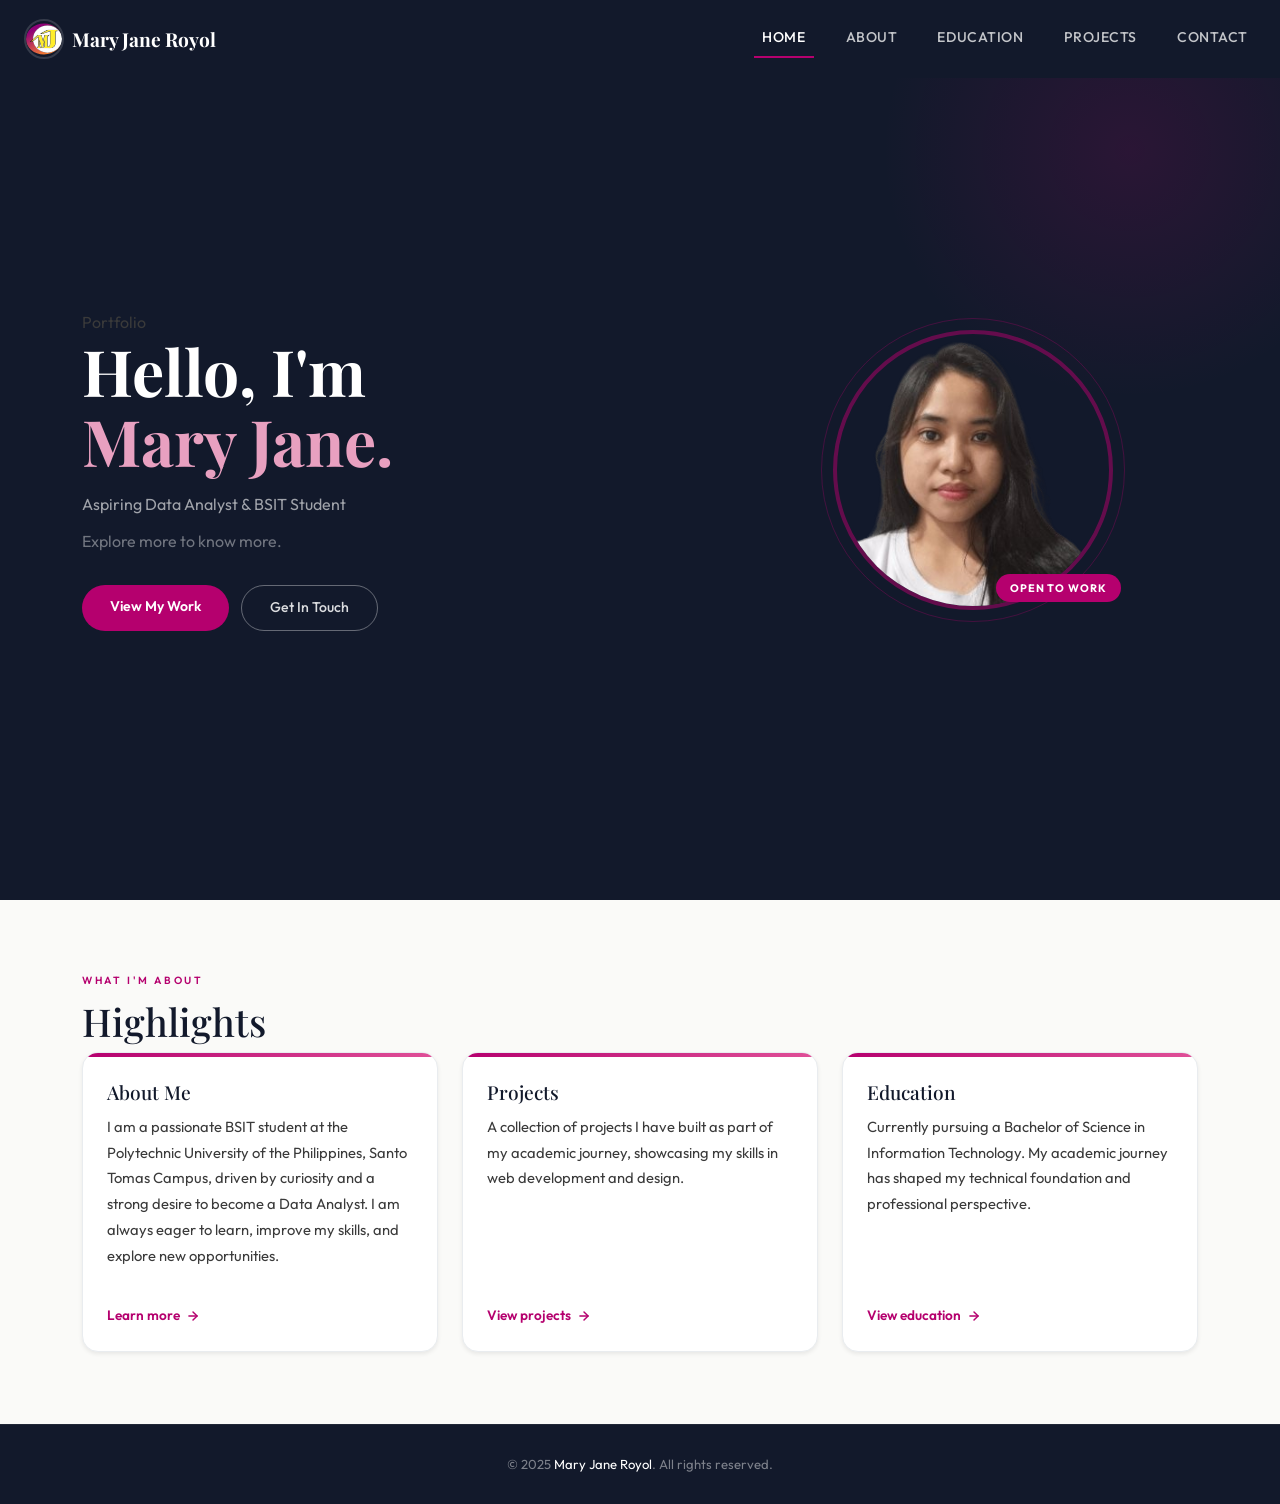
==== commit 074f94a8: "New changes" ====
--- a/index.html
+++ b/index.html
@@ -28,7 +28,7 @@
           <li class="nav-item"><a class="nav-link active" href="index.html">Home</a></li>
           <li class="nav-item"><a class="nav-link" href="about.html">About</a></li>
           <li class="nav-item"><a class="nav-link" href="education.html">Education</a></li>
-          <li class="nav-item"><a class="nav-link" href="hobby.html">Hobbies</a></li>
+          <li class="nav-item"><a class="nav-link" href="projects.html">Projects</a></li>
           <li class="nav-item"><a class="nav-link" href="contact.html">Contact</a></li>
         </ul>
       </div>
@@ -45,7 +45,7 @@
           <p class="hero-role">Aspiring Data Analyst &amp; BSIT Student</p>
           <p class="hero-tagline">Explore more to know more.</p>
           <div class="hero-cta-group justify-content-center justify-content-lg-start">
-            <a href="about.html" class="btn-primary-custom">View More About Me</a>
+            <a href="about.html" class="btn-primary-custom">View My Work</a>
             <a href="contact.html" class="btn-outline-custom">Get In Touch</a>
           </div>
         </div>
@@ -59,6 +59,7 @@
 
       </div>
     </div>
+
   </section>
 
   <section class="py-5">
@@ -88,10 +89,10 @@
           <div class="bg-white rounded-4 border border-light-subtle shadow-sm h-100 overflow-hidden d-flex flex-column">
             <div class="card-accent-bar"></div>
             <div class="p-4 d-flex flex-column flex-grow-1">
-              <h3 class="card-title">Hobbies</h3>
-              <p class="card-text flex-grow-1">I enjoy playing online games during my free time, especially COD Mobile, as it helps me relax and stay entertained.</p>
-              <a href="hobby.html" class="card-link">
-                View hobbies
+              <h3 class="card-title">Projects</h3>
+              <p class="card-text flex-grow-1">A collection of projects I have built as part of my academic journey, showcasing my skills in web development and design.</p>
+              <a href="projects.html" class="card-link">
+                View projects
                 <svg viewBox="0 0 24 24"><line x1="5" y1="12" x2="19" y2="12"/><polyline points="12 5 19 12 12 19"/></svg>
               </a>
             </div>
--- a/assets/css/style.css
+++ b/assets/css/style.css
@@ -18,7 +18,6 @@
   background-color: var(--off-white);
   color: var(--text-body);
   line-height: 1.7;
-  -webkit-font-smoothing: antialiased;
 }
 
 #mainNav {
@@ -28,16 +27,14 @@
 }
 
 #mainNav.scrolled {
-  box-shadow: 0 2px 24px rgba(0,0,0,0.18);
+  box-shadow: 0 2px 20px rgba(0,0,0,0.2);
 }
 
 .portfolio-name {
   font-family: 'Playfair Display', serif;
-  font-size: 1.25rem;
-  font-weight: 700;
-  color: var(--white);
-  letter-spacing: 0.02em;
-  transition: color 0.2s;
+  font-size: 1.2rem;
+  font-weight: 700;
+  color: var(--white);
 }
 
 .navbar-brand:hover .portfolio-name {
@@ -50,7 +47,7 @@
 }
 
 .navbar-nav .nav-link {
-  font-size: 0.92rem;
+  font-size: 0.88rem;
   font-weight: 500;
   color: rgba(255,255,255,0.75);
   padding: 6px 2px;
@@ -83,43 +80,18 @@
 .hero-section::before {
   content: '';
   position: absolute;
-  top: -120px;
-  right: -120px;
-  width: 520px;
-  height: 520px;
-  background: radial-gradient(circle, rgba(181,0,110,0.18) 0%, transparent 70%);
+  top: -100px;
+  right: -100px;
+  width: 500px;
+  height: 500px;
+  background: radial-gradient(circle, rgba(181,0,110,0.15) 0%, transparent 70%);
   pointer-events: none;
   border-radius: 50%;
 }
 
-.hero-section::after {
-  content: '';
-  position: absolute;
-  bottom: -80px;
-  left: -80px;
-  width: 360px;
-  height: 360px;
-  background: radial-gradient(circle, rgba(181,0,110,0.10) 0%, transparent 70%);
-  pointer-events: none;
-  border-radius: 50%;
-}
-
-.hero-eyebrow {
-  display: inline-block;
-  font-size: 0.68rem;
-  letter-spacing: 0.28em;
-  text-transform: uppercase;
-  color: var(--accent-mid);
-  border: 1px solid rgba(232,160,192,0.4);
-  border-radius: 50px;
-  padding: 5px 18px;
-  margin-bottom: 22px;
-  font-weight: 500;
-}
-
 .hero-name {
   font-family: 'Playfair Display', serif;
-  font-size: clamp(2.8rem, 6.5vw, 4.4rem);
+  font-size: clamp(2.5rem, 6vw, 4rem);
   font-weight: 700;
   color: var(--white);
   line-height: 1.1;
@@ -131,28 +103,13 @@
 }
 
 .hero-role {
-  font-size: 1.05rem;
-  color: rgba(255,255,255,0.55);
+  color: rgba(255,255,255,0.6);
   margin-bottom: 10px;
 }
 
 .hero-tagline {
-  font-weight: 300;
-  color: rgba(255,255,255,0.45);
-  margin-bottom: 36px;
-  max-width: 440px;
-}
-
-.hero-cta-group {
-  display: flex;
-  gap: 14px;
-  flex-wrap: wrap;
-}
-
-.hero-img-col {
-  display: flex;
-  justify-content: center;
-  align-items: center;
+  color: rgba(255,255,255,0.4);
+  margin-bottom: 30px;
 }
 
 .hero-img-frame {
@@ -163,22 +120,14 @@
 .hero-img-frame::before {
   content: '';
   position: absolute;
-  inset: -14px;
+  inset: -12px;
   border: 1.5px solid rgba(181,0,110,0.3);
   border-radius: 50%;
 }
 
-.hero-img-frame::after {
-  content: '';
-  position: absolute;
-  inset: -28px;
-  border: 1px solid rgba(181,0,110,0.12);
-  border-radius: 50%;
-}
-
 .hero-image {
-  width: 300px;
-  height: 300px;
+  width: 280px;
+  height: 280px;
   object-fit: cover;
   border-radius: 50%;
   border: 4px solid rgba(181,0,110,0.5);
@@ -189,18 +138,29 @@
 
 .hero-badge {
   position: absolute;
-  bottom: 10px;
-  right: -10px;
+  bottom: 8px;
+  right: -8px;
   background: var(--accent);
   color: var(--white);
   border-radius: 50px;
-  padding: 6px 16px;
+  padding: 5px 14px;
   font-size: 0.68rem;
   font-weight: 700;
-  letter-spacing: 0.1em;
+  letter-spacing: 0.08em;
   text-transform: uppercase;
   z-index: 2;
-  box-shadow: 0 4px 14px rgba(181,0,110,0.4);
+}
+
+.hero-cta-group {
+  display: flex;
+  gap: 12px;
+  flex-wrap: wrap;
+}
+
+.hero-img-col {
+  display: flex;
+  justify-content: center;
+  align-items: center;
 }
 
 .inner-page-hero {
@@ -217,65 +177,62 @@
   right: -60px;
   width: 300px;
   height: 300px;
-  background: radial-gradient(circle, rgba(181,0,110,0.15) 0%, transparent 70%);
+  background: radial-gradient(circle, rgba(181,0,110,0.12) 0%, transparent 70%);
   pointer-events: none;
   border-radius: 50%;
 }
 
 .page-hero-label {
   font-size: 0.65rem;
-  letter-spacing: 0.28em;
+  letter-spacing: 0.25em;
   text-transform: uppercase;
   color: var(--accent-mid);
-  margin-bottom: 12px;
+  margin-bottom: 10px;
   font-weight: 500;
 }
 
 .page-hero-title {
   font-family: 'Playfair Display', serif;
-  font-size: clamp(2.2rem, 5vw, 3.4rem);
-  font-weight: 700;
-  color: var(--white);
-  line-height: 1.15;
-  margin-bottom: 16px;
+  font-size: clamp(2rem, 5vw, 3rem);
+  font-weight: 700;
+  color: var(--white);
+  margin-bottom: 14px;
 }
 
 .page-hero-sub {
   color: rgba(255,255,255,0.5);
-  max-width: 560px;
-  font-weight: 300;
+  max-width: 520px;
 }
 
 .page-divider {
-  width: 48px;
+  width: 44px;
   height: 3px;
   background: var(--accent);
   border-radius: 4px;
-  margin: 20px 0;
+  margin: 16px 0;
 }
 
 .section-label {
   font-size: 0.65rem;
-  letter-spacing: 0.28em;
+  letter-spacing: 0.25em;
   text-transform: uppercase;
   color: var(--accent);
   font-weight: 600;
-  margin-bottom: 10px;
+  margin-bottom: 8px;
 }
 
 .section-title {
   font-family: 'Playfair Display', serif;
-  font-size: clamp(1.8rem, 4vw, 2.6rem);
+  font-size: clamp(1.6rem, 4vw, 2.4rem);
   color: var(--navy);
-  line-height: 1.2;
-}
-
-.section-header-divider {
+}
+
+.section-divider {
   width: 40px;
   height: 3px;
   background: var(--accent);
   border-radius: 4px;
-  margin: 18px 0 48px;
+  margin: 14px 0 40px;
 }
 
 .card-accent-bar {
@@ -285,9 +242,9 @@
 
 .card-title {
   font-family: 'Playfair Display', serif;
-  font-size: 1.3rem;
+  font-size: 1.2rem;
   color: var(--navy);
-  margin-bottom: 12px;
+  margin-bottom: 10px;
 }
 
 .card-text {
@@ -304,13 +261,7 @@
   font-size: 0.85rem;
   font-weight: 600;
   text-decoration: none;
-  margin-top: 24px;
-  transition: gap 0.2s;
-}
-
-.card-link:hover {
-  gap: 10px;
-  color: var(--accent);
+  margin-top: 20px;
 }
 
 .card-link svg {
@@ -328,42 +279,38 @@
   color: var(--white);
   border: none;
   border-radius: 50px;
-  padding: 12px 32px;
+  padding: 10px 28px;
   font-weight: 600;
   font-size: 0.88rem;
-  letter-spacing: 0.04em;
   text-decoration: none;
   display: inline-block;
   font-family: 'Outfit', sans-serif;
-  transition: background-color 0.2s, transform 0.15s, box-shadow 0.2s;
+  transition: background-color 0.2s;
 }
 
 .btn-primary-custom:hover {
   background-color: #8f0057;
   color: var(--white);
-  transform: translateY(-1px);
-  box-shadow: 0 6px 20px rgba(181,0,110,0.35);
 }
 
 .btn-outline-custom {
   background: transparent;
   color: rgba(255,255,255,0.85);
-  border: 1.5px solid rgba(255,255,255,0.3);
+  border: 1.5px solid rgba(255,255,255,0.35);
   border-radius: 50px;
-  padding: 11px 32px;
+  padding: 10px 28px;
   font-weight: 500;
   font-size: 0.88rem;
-  letter-spacing: 0.04em;
   text-decoration: none;
   display: inline-block;
   font-family: 'Outfit', sans-serif;
-  transition: border-color 0.2s, color 0.2s, background 0.2s;
+  transition: border-color 0.2s, background 0.2s;
 }
 
 .btn-outline-custom:hover {
   border-color: var(--accent-mid);
-  color: var(--white);
-  background: rgba(181,0,110,0.12);
+  background: rgba(181,0,110,0.1);
+  color: var(--white);
 }
 
 .btn-accent-outline {
@@ -374,7 +321,6 @@
   padding: 10px 28px;
   font-weight: 600;
   font-size: 0.85rem;
-  letter-spacing: 0.04em;
   text-decoration: none;
   display: inline-block;
   font-family: 'Outfit', sans-serif;
@@ -388,10 +334,10 @@
 
 .about-img {
   width: 100%;
-  max-width: 320px;
+  max-width: 300px;
   aspect-ratio: 1;
   object-fit: cover;
-  border-radius: 20px;
+  border-radius: 16px;
   display: block;
   margin: 0 auto;
 }
@@ -404,22 +350,22 @@
 .about-img-wrap::after {
   content: '';
   position: absolute;
-  inset: 12px -12px -12px 12px;
+  inset: 10px -10px -10px 10px;
   border: 2px solid var(--accent-light);
-  border-radius: 20px;
+  border-radius: 16px;
   z-index: -1;
 }
 
 .info-row {
   display: flex;
-  gap: 12px;
-  margin-bottom: 16px;
+  gap: 10px;
+  margin-bottom: 14px;
   align-items: flex-start;
 }
 
 .info-row-icon {
-  width: 32px;
-  height: 32px;
+  width: 30px;
+  height: 30px;
   border-radius: 8px;
   background: var(--accent-light);
   display: flex;
@@ -429,8 +375,8 @@
 }
 
 .info-row-icon svg {
-  width: 16px;
-  height: 16px;
+  width: 15px;
+  height: 15px;
   stroke: var(--accent);
   fill: none;
   stroke-width: 2;
@@ -439,29 +385,29 @@
 }
 
 .info-row-label {
-  font-size: 0.72rem;
-  font-weight: 700;
-  letter-spacing: 0.1em;
+  font-size: 0.7rem;
+  font-weight: 700;
+  letter-spacing: 0.08em;
   text-transform: uppercase;
   color: var(--text-muted);
   margin-bottom: 2px;
 }
 
 .info-row-value {
-  font-size: 0.95rem;
+  font-size: 0.92rem;
   color: var(--text-body);
 }
 
 .timeline-item {
   position: relative;
-  padding-left: 28px;
-  padding-bottom: 36px;
+  padding-left: 26px;
+  padding-bottom: 32px;
 }
 
 .timeline-item::before {
   content: '';
   position: absolute;
-  left: 7px;
+  left: 6px;
   top: 10px;
   bottom: 0;
   width: 1px;
@@ -476,8 +422,8 @@
   position: absolute;
   left: 0;
   top: 8px;
-  width: 16px;
-  height: 16px;
+  width: 14px;
+  height: 14px;
   border-radius: 50%;
   background: var(--accent);
   border: 3px solid var(--off-white);
@@ -485,9 +431,9 @@
 }
 
 .timeline-period {
-  font-size: 0.72rem;
-  font-weight: 700;
-  letter-spacing: 0.1em;
+  font-size: 0.7rem;
+  font-weight: 700;
+  letter-spacing: 0.08em;
   text-transform: uppercase;
   color: var(--accent);
   margin-bottom: 4px;
@@ -495,34 +441,27 @@
 
 .timeline-title {
   font-family: 'Playfair Display', serif;
-  font-size: 1.1rem;
+  font-size: 1.05rem;
   color: var(--navy);
   margin-bottom: 4px;
 }
 
 .timeline-sub {
-  font-size: 0.88rem;
+  font-size: 0.85rem;
   color: var(--text-muted);
-  margin-bottom: 8px;
+  margin-bottom: 6px;
 }
 
 .timeline-desc {
-  font-size: 0.88rem;
+  font-size: 0.85rem;
   color: var(--text-body);
   line-height: 1.7;
 }
 
-.hobby-title {
-  font-family: 'Playfair Display', serif;
-  font-size: 1.15rem;
-  color: var(--navy);
-  margin-bottom: 10px;
-}
-
-.hobby-desc {
-  font-size: 0.88rem;
-  color: var(--text-muted);
-  line-height: 1.75;
+.project-img {
+  width: 100%;
+  height: 200px;
+  object-fit: cover;
 }
 
 .contact-detail-card {
@@ -530,23 +469,22 @@
 }
 
 .contact-detail-card:hover {
-  transform: translateY(-6px);
-  box-shadow: 0 6px 28px rgba(0,0,0,0.11) !important;
+  transform: translateY(-5px);
+  box-shadow: 0 8px 24px rgba(0,0,0,0.1) !important;
 }
 
 .contact-detail-label {
-  font-size: 0.7rem;
-  font-weight: 700;
-  letter-spacing: 0.16em;
+  font-size: 0.68rem;
+  font-weight: 700;
+  letter-spacing: 0.14em;
   text-transform: uppercase;
   color: var(--text-muted);
-  margin-bottom: 6px;
+  margin-bottom: 5px;
 }
 
 .contact-detail-value {
-  font-size: 0.92rem;
+  font-size: 0.9rem;
   color: var(--text-body);
-  line-height: 1.5;
   word-break: break-word;
 }
 
@@ -558,9 +496,8 @@
   background-color: var(--navy);
   color: rgba(255,255,255,0.45);
   text-align: center;
-  padding: 32px 24px;
+  padding: 28px 24px;
   font-size: 0.82rem;
-  letter-spacing: 0.04em;
   border-top: 1px solid rgba(255,255,255,0.06);
 }
 
@@ -570,27 +507,13 @@
 
 @media (max-width: 767px) {
   .hero-section {
-    padding: 100px 0 60px;
+    padding: 100px 0 50px;
     min-height: auto;
   }
 
-  .hero-section::before,
-  .hero-section::after { display: none; }
-
-  .hero-name { font-size: 2.4rem; }
-
-  .hero-img-frame::before,
-  .hero-img-frame::after { display: none; }
-
+  .hero-section::before { display: none; }
+  .hero-img-frame::before { display: none; }
   .hero-image { width: 220px; height: 220px; }
-
   .hero-cta-group { justify-content: center; }
-
-  .hero-tagline {
-    margin-left: auto;
-    margin-right: auto;
-    text-align: center;
-  }
-
   .about-img-wrap::after { display: none; }
 }
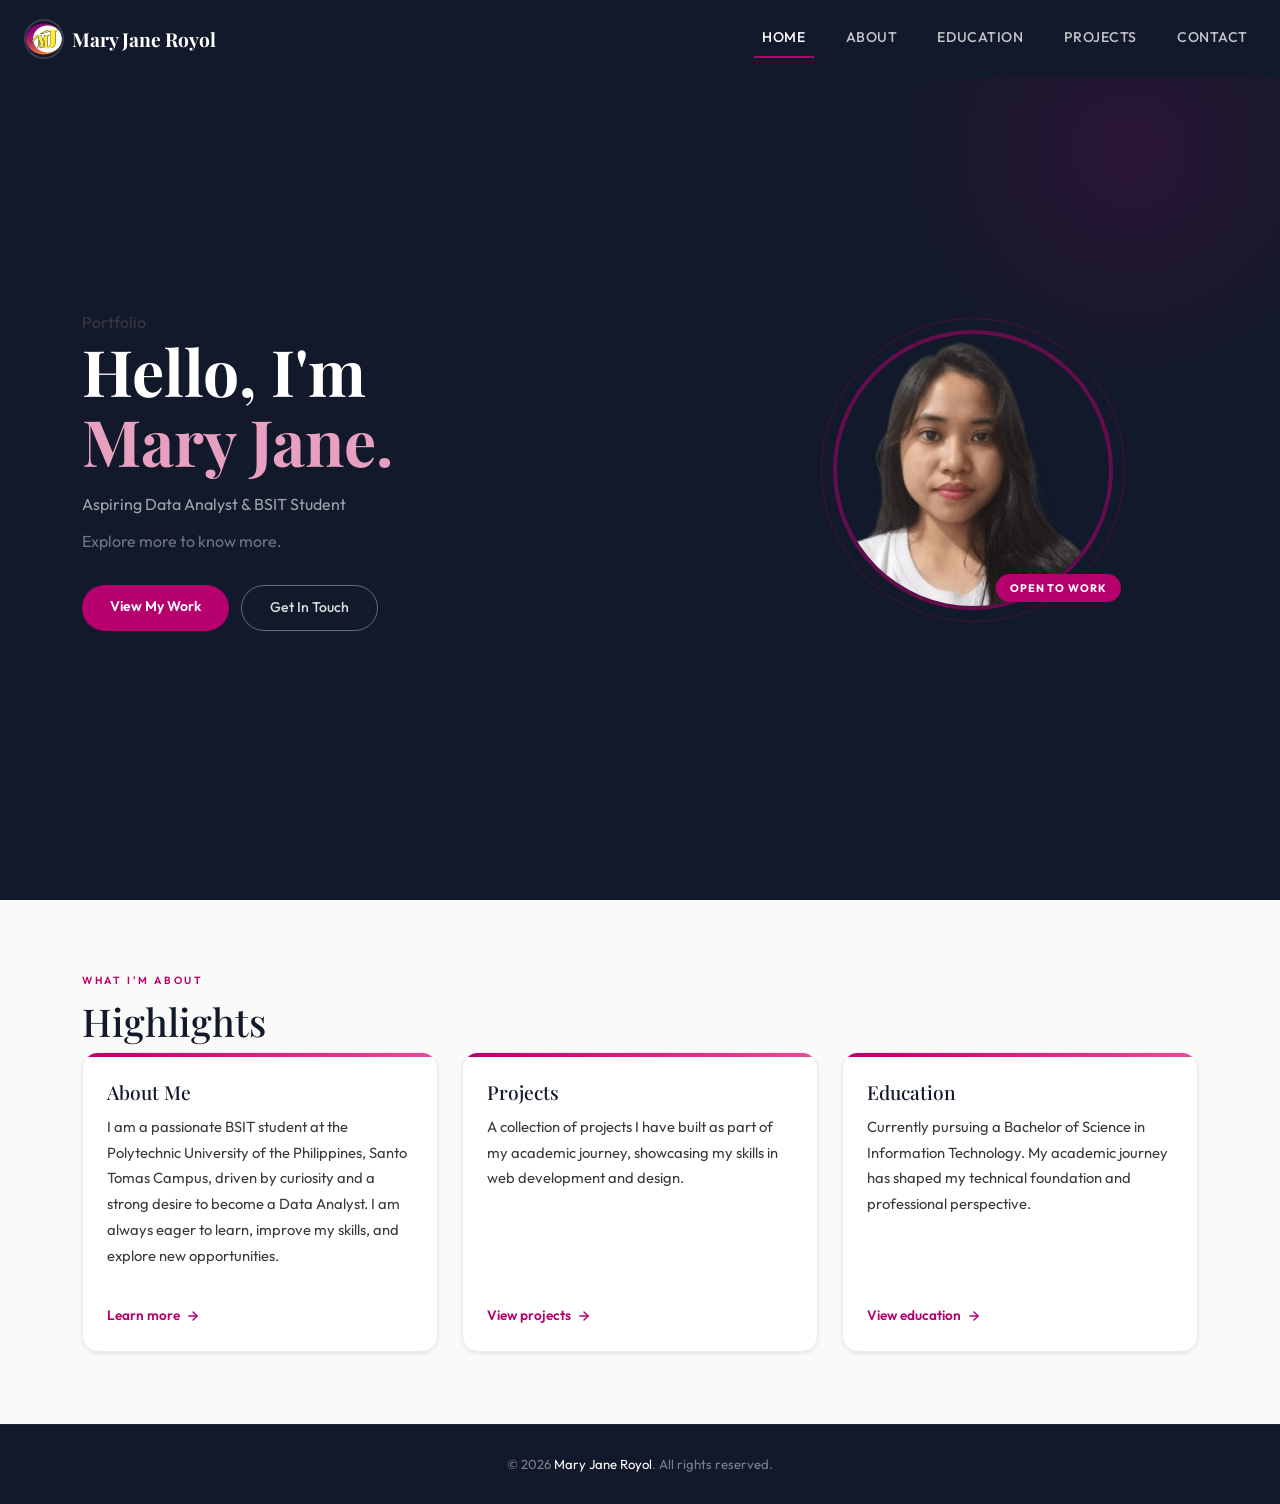
==== commit 340f4e9d: "Just updated something." ====
--- a/index.html
+++ b/index.html
@@ -118,7 +118,7 @@
   </section>
 
   <footer>
-    &copy; 2025 <span>Mary Jane Royol</span>. All rights reserved.
+    &copy; 2026 <span>Mary Jane Royol</span>. All rights reserved.
   </footer>
 
   <script src="https://cdn.jsdelivr.net/npm/bootstrap@5.3.8/dist/js/bootstrap.bundle.min.js"
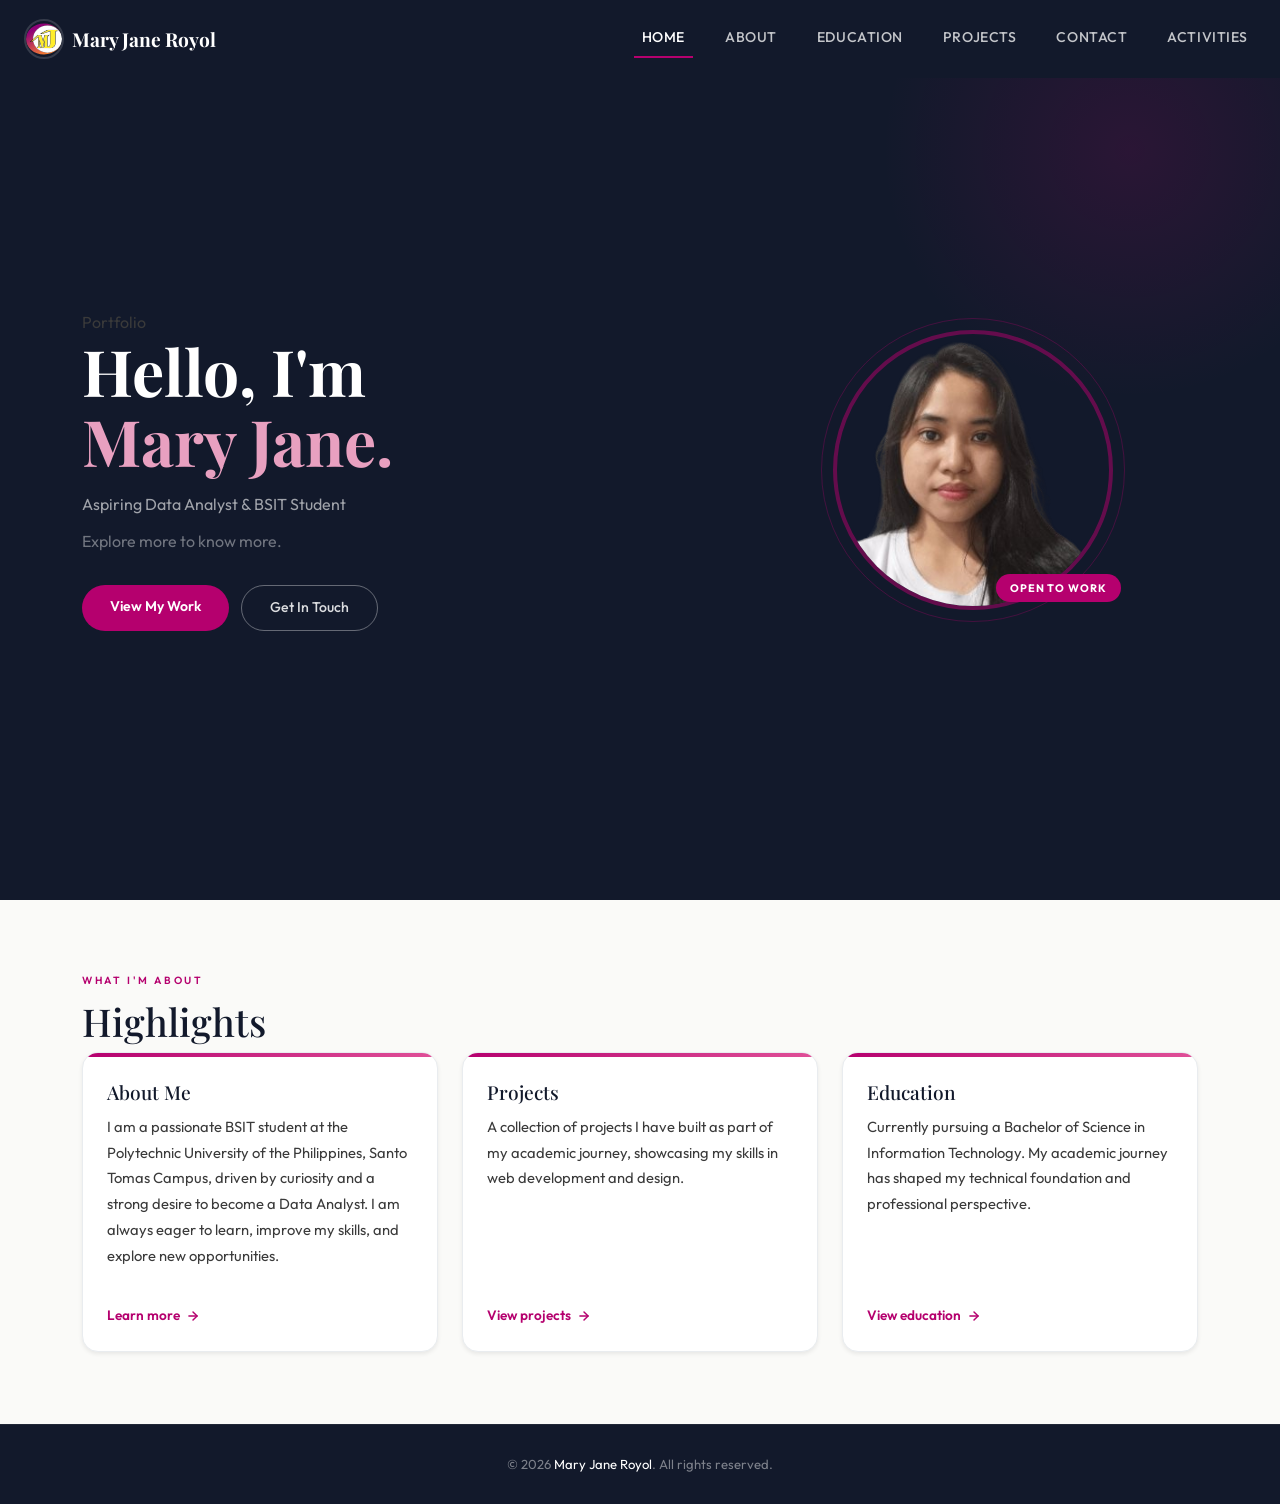
==== commit 66b5a005: "Added the Activities page" ====
--- a/index.html
+++ b/index.html
@@ -30,6 +30,7 @@
           <li class="nav-item"><a class="nav-link" href="education.html">Education</a></li>
           <li class="nav-item"><a class="nav-link" href="projects.html">Projects</a></li>
           <li class="nav-item"><a class="nav-link" href="contact.html">Contact</a></li>
+          <li class="nav-item"><a class="nav-link" href="activities.html">Activities</a></li>
         </ul>
       </div>
     </div>
